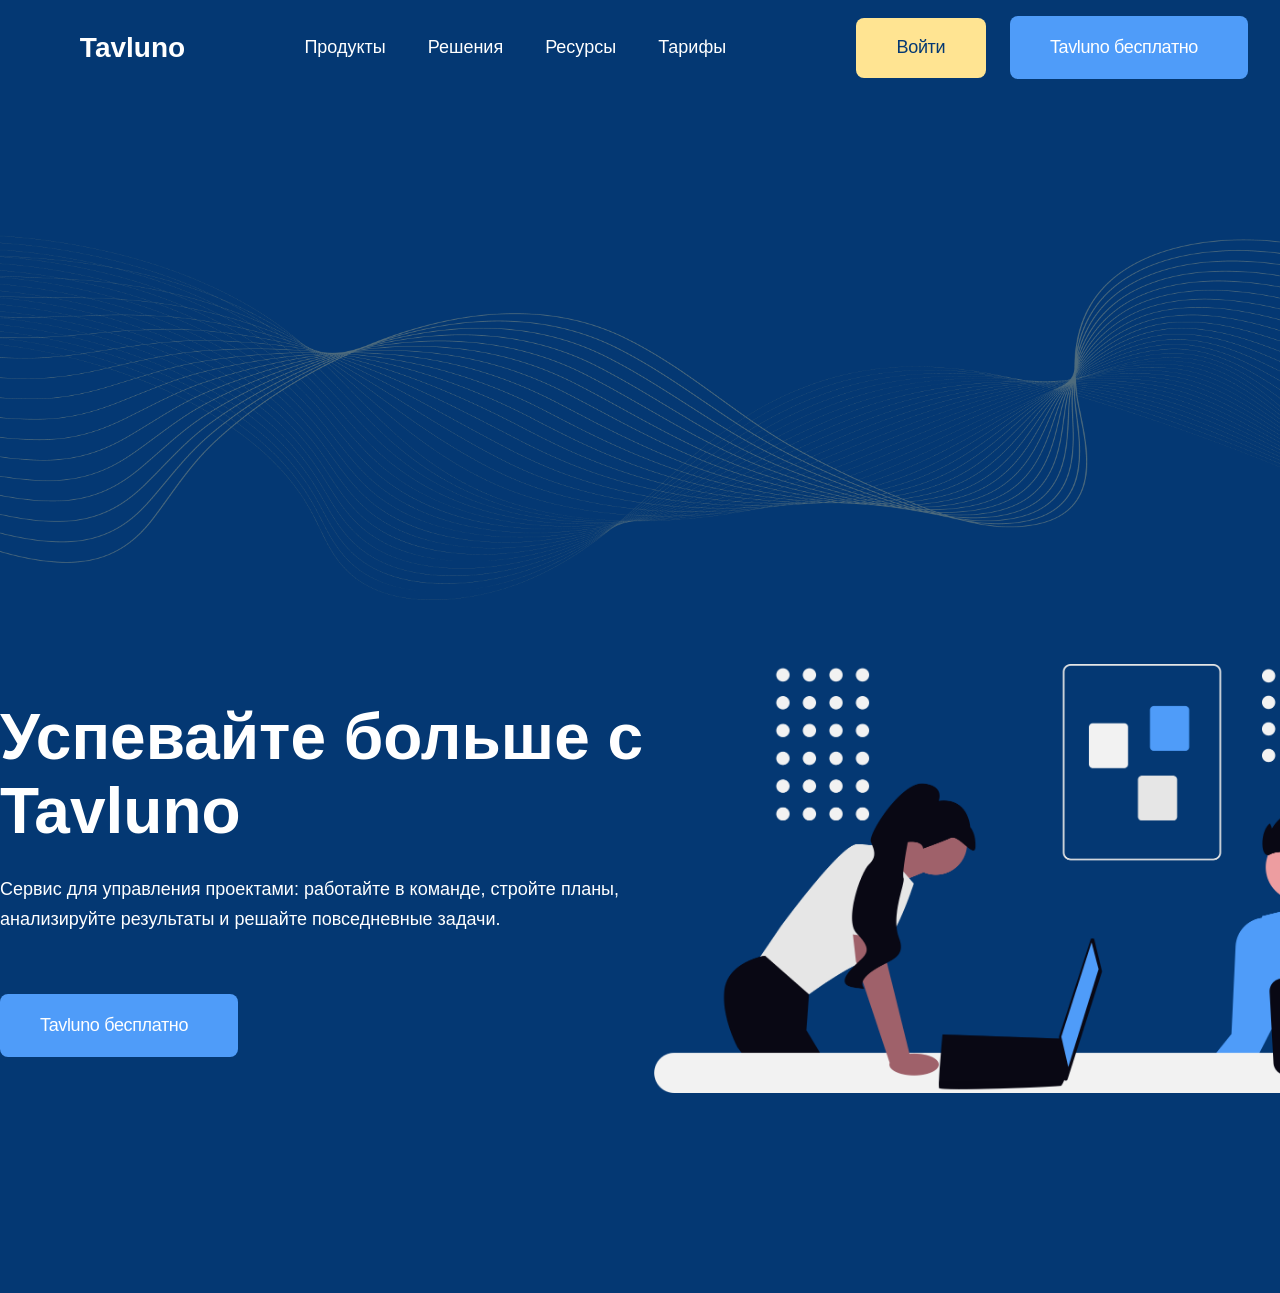
==== tkach/index.html @ 566ef332 "Merge pull request #5 from TkachSe/tkach/lesson-02 Ткач - занятие 02: hero-секция и общие стили кноп" ====
<!DOCTYPE html>
<html lang="ru">
  <head>
    <meta charset="UTF-8">
    <meta name="viewport" content="width=device-width, initial-scale=1.0">
    <link rel="stylesheet" href="style.css">
    <title>Tavluno — учебный проект</title>
  </head>
  <body>
    <header class="header">
      <div class="header__container">
        <a class="header__logo" href="index.html" aria-label="Tavluno — главная">
          <img src="images/logo-icon.svg" alt="">
          <span>Tavluno</span>
        </a>

        <div class="header__navigation">
          <nav class="header__menu" aria-label="Основная навигация">
            <ul class="header__menu-list">
              <li class="header__menu-item">
                <button class="header__menu-button" type="button">
                  Продукты<img src="images/chevron.svg" alt="">
                </button>
              </li>
              <li class="header__menu-item">
                <button class="header__menu-button" type="button">
                  Решения<img src="images/chevron.svg" alt="">
                </button>
              </li>
              <li class="header__menu-item">
                <button class="header__menu-button" type="button">
                  Ресурсы<img src="images/chevron.svg" alt="">
                </button>
              </li>
              <li class="header__menu-item">
                <button class="header__menu-button" type="button">
                  Тарифы<img src="images/chevron.svg" alt="">
                </button>
              </li>
            </ul>
          </nav>

          <div class="header__actions">
            <button class="header__login" type="button">Войти</button>
            <button class="button-primary" type="button">
              Tavluno бесплатно<img class="button-primary__arrow" src="images/arrow-right.svg" alt="">
            </button>
          </div>
        </div>
      </div>
    </header>
    <main>
      <section class="hero">
        <img class="hero__background" src="images/hero-background.png" alt="">
        <div class="hero__container">
          <div class="hero__info">
            <h1 class="hero__title">Успевайте больше с Tavluno</h1>
            <p class="hero__description">
              Сервис для управления проектами: работайте в команде, стройте планы,
              анализируйте результаты и решайте повседневные задачи.
            </p>
            <button class="button-primary" type="button">
              Tavluno бесплатно<img class="button-primary__arrow" src="images/arrow-right.svg" alt="">
            </button>
          </div>
          <div class="hero__image">
            <img src="images/hero.png" alt="Совместная работа над проектом" width="824" height="549">
          </div>
        </div>
      </section>
    </main>
    <footer></footer>
  </body>
</html>
---- tkach/style.css ----
@import url("fonts.css");
@import url("buttons.css");
@import url("header.css");
@import url("hero.css");

* {
  box-sizing: border-box;
}

body {
  margin: 0;
  font-family: Roboto, Arial, sans-serif;
}

button {
  font: inherit;
  cursor: pointer;
}
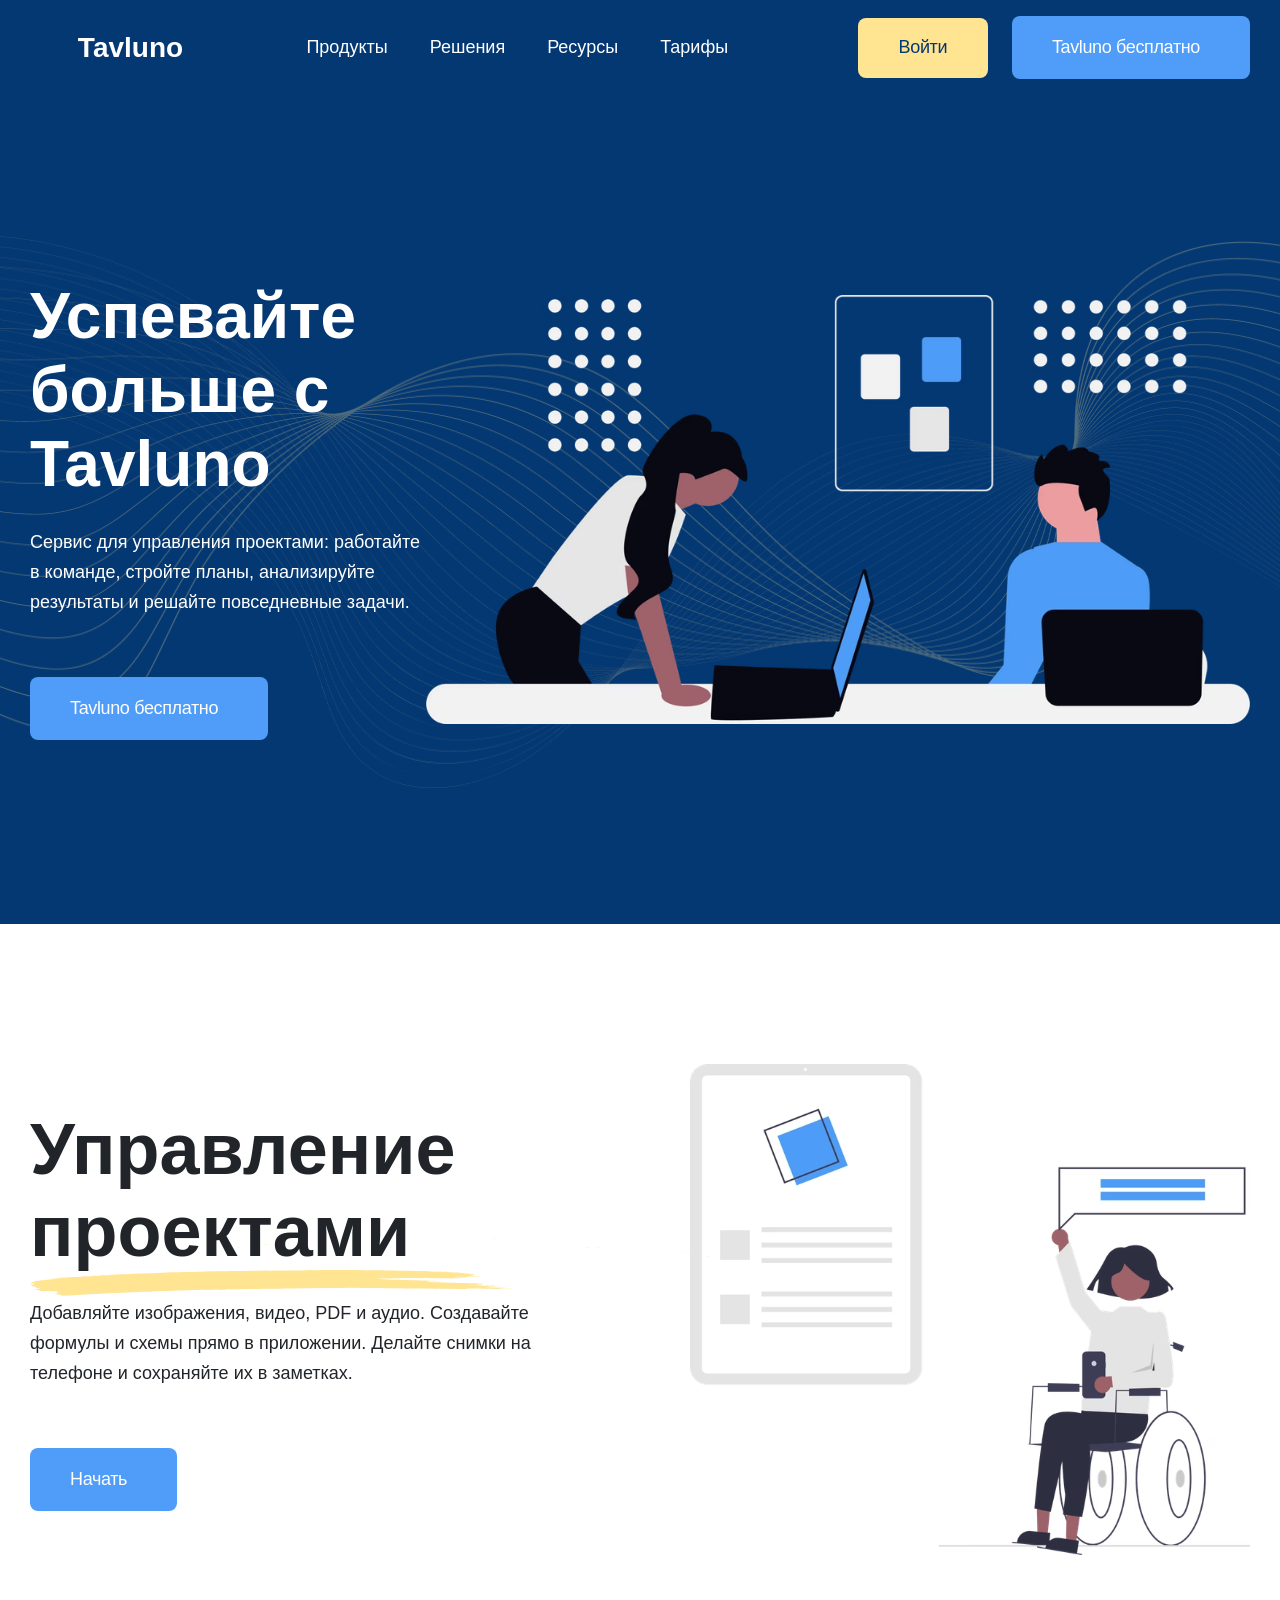
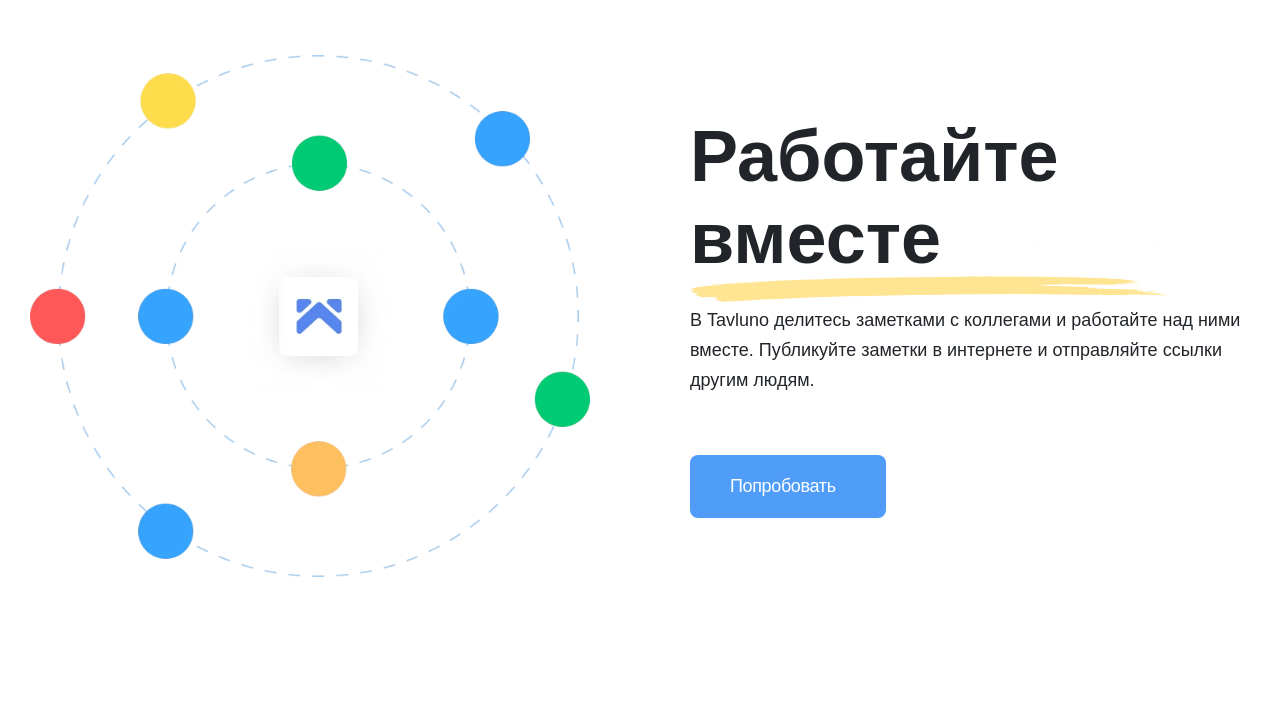
==== commit aa98ccf8: "Merge pull request #6 from TkachSe/tkach/lesson-03 Ткач - занятие 03: блоки управления проектами и с" ====
--- a/tkach/index.html
+++ b/tkach/index.html
@@ -8,7 +8,7 @@
   </head>
   <body>
     <header class="header">
-      <div class="header__container">
+      <div class="header__container container">
         <a class="header__logo" href="index.html" aria-label="Tavluno — главная">
           <img src="images/logo-icon.svg" alt="">
           <span>Tavluno</span>
@@ -50,9 +50,9 @@
       </div>
     </header>
     <main>
-      <section class="hero">
+      <section class="section hero">
         <img class="hero__background" src="images/hero-background.png" alt="">
-        <div class="hero__container">
+        <div class="hero__container container">
           <div class="hero__info">
             <h1 class="hero__title">Успевайте больше с Tavluno</h1>
             <p class="hero__description">
@@ -64,7 +64,91 @@
             </button>
           </div>
           <div class="hero__image">
-            <img src="images/hero.png" alt="Совместная работа над проектом" width="824" height="549">
+            <picture>
+              <source type="image/avif"
+                srcset="images/hero-picture/hero-320.avif 320w,
+                  images/hero-picture/hero-480.avif 480w,
+                  images/hero-picture/hero-768.avif 768w,
+                  images/hero-picture/hero-1024.avif 1024w,
+                  images/hero-picture/hero-1440.avif 1440w,
+                  images/hero-picture/hero-1800.avif 1800w"
+                sizes="824px">
+              <source type="image/webp"
+                srcset="images/hero-picture/hero-320.webp 320w,
+                  images/hero-picture/hero-480.webp 480w,
+                  images/hero-picture/hero-768.webp 768w,
+                  images/hero-picture/hero-1024.webp 1024w,
+                  images/hero-picture/hero-1440.webp 1440w,
+                  images/hero-picture/hero-1800.webp 1800w"
+                sizes="824px">
+              <img src="images/hero.png" alt="Совместная работа над проектом" width="824" height="549">
+            </picture>
+          </div>
+        </div>
+      </section>
+      <section class="section features">
+        <div class="features__container container">
+          <div class="media-block">
+            <div class="media-block__content">
+              <img class="media-block__img" src="images/media-block/vector.svg" alt="">
+              <h2 class="media-block__title">Управление проектами</h2>
+              <p class="media-block__description">
+                Добавляйте изображения, видео, PDF и аудио. Создавайте формулы и схемы
+                прямо в приложении. Делайте снимки на телефоне и сохраняйте их в заметках.
+              </p>
+              <button class="button-primary" type="button">
+                Начать<img class="button-primary__arrow" src="images/arrow-right.svg" alt="">
+              </button>
+            </div>
+            <div class="media-block__image">
+              <picture>
+                <source type="image/avif"
+                  srcset="images/features/project-picture/project-320.avif 320w,
+                    images/features/project-picture/project-480.avif 480w,
+                    images/features/project-picture/project-768.avif 768w,
+                    images/features/project-picture/project-1024.avif 1024w,
+                    images/features/project-picture/project-1440.avif 1440w,
+                    images/features/project-picture/project-1800.avif 1800w"
+                  sizes="(min-width: 1480px) 660px, calc((100vw - 160px) / 2)">
+                <source type="image/webp"
+                  srcset="images/features/project-picture/project-320.webp 320w,
+                    images/features/project-picture/project-480.webp 480w,
+                    images/features/project-picture/project-768.webp 768w,
+                    images/features/project-picture/project-1024.webp 1024w,
+                    images/features/project-picture/project-1440.webp 1440w,
+                    images/features/project-picture/project-1800.webp 1800w"
+                  sizes="(min-width: 1480px) 660px, calc((100vw - 160px) / 2)">
+                <img src="images/features/project.png" alt="Управление проектами" width="1800" height="1579">
+              </picture>
+            </div>
+          </div>
+          <div class="media-block media-block--reverse">
+            <div class="media-block__content">
+              <img class="media-block__img" src="images/media-block/vector.svg" alt="">
+              <h2 class="media-block__title">Работайте вместе</h2>
+              <p class="media-block__description">
+                В Tavluno делитесь заметками с коллегами и работайте над ними вместе.
+                Публикуйте заметки в интернете и отправляйте ссылки другим людям.
+              </p>
+              <button class="button-primary" type="button">
+                Попробовать<img class="button-primary__arrow" src="images/arrow-right.svg" alt="">
+              </button>
+            </div>
+            <div class="media-block__image">
+              <picture>
+                <source type="image/avif"
+                  srcset="images/features/work-together-picture/work-together-320.avif 320w,
+                    images/features/work-together-picture/work-together-480.avif 480w,
+                    images/features/work-together-picture/work-together-710.avif 710w"
+                  sizes="(min-width: 1480px) 660px, calc((100vw - 160px) / 2)">
+                <source type="image/webp"
+                  srcset="images/features/work-together-picture/work-together-320.webp 320w,
+                    images/features/work-together-picture/work-together-480.webp 480w,
+                    images/features/work-together-picture/work-together-710.webp 710w"
+                  sizes="(min-width: 1480px) 660px, calc((100vw - 160px) / 2)">
+                <img src="images/features/work-together.png" alt="Работайте вместе" width="710" height="661">
+              </picture>
+            </div>
           </div>
         </div>
       </section>
--- a/tkach/style.css
+++ b/tkach/style.css
@@ -1,7 +1,11 @@
 @import url("fonts.css");
 @import url("buttons.css");
+@import url("container.css");
+@import url("section.css");
+@import url("media-block.css");
 @import url("header.css");
 @import url("hero.css");
+@import url("features.css");
 
 * {
   box-sizing: border-box;
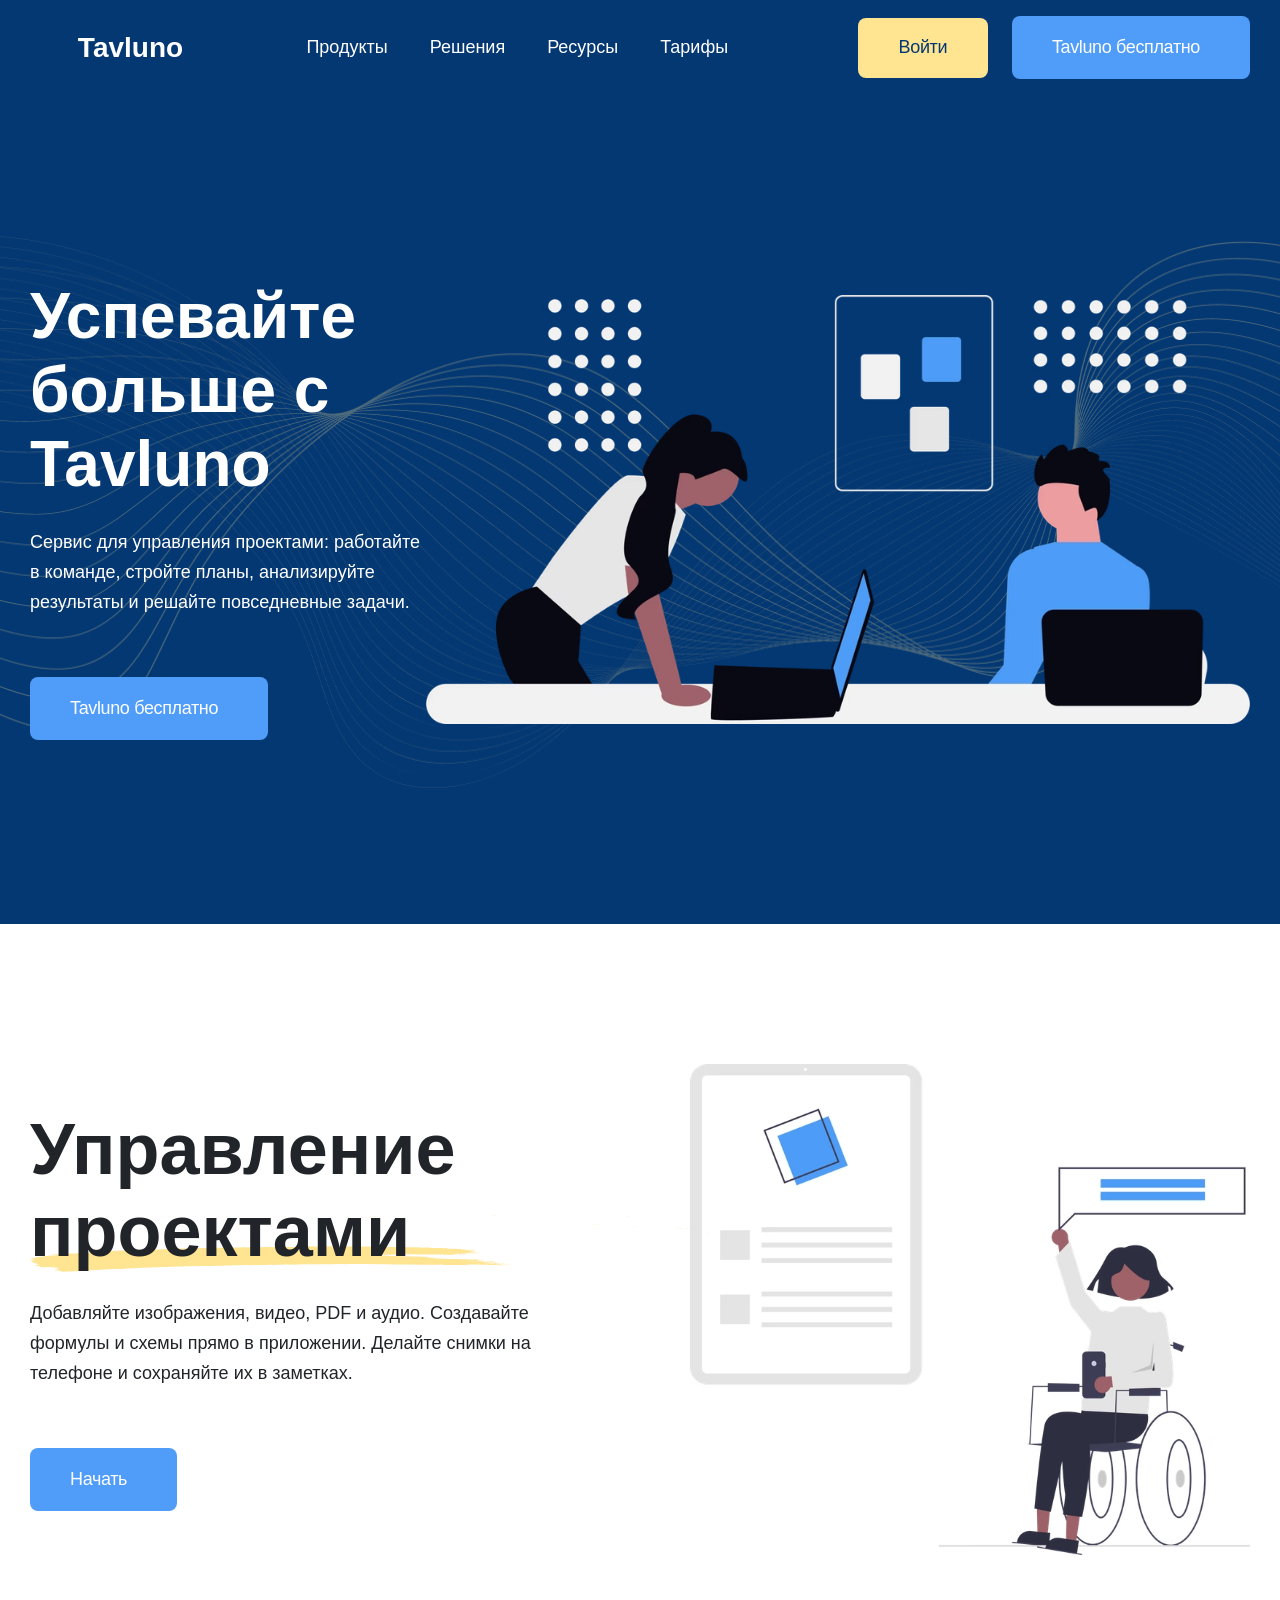
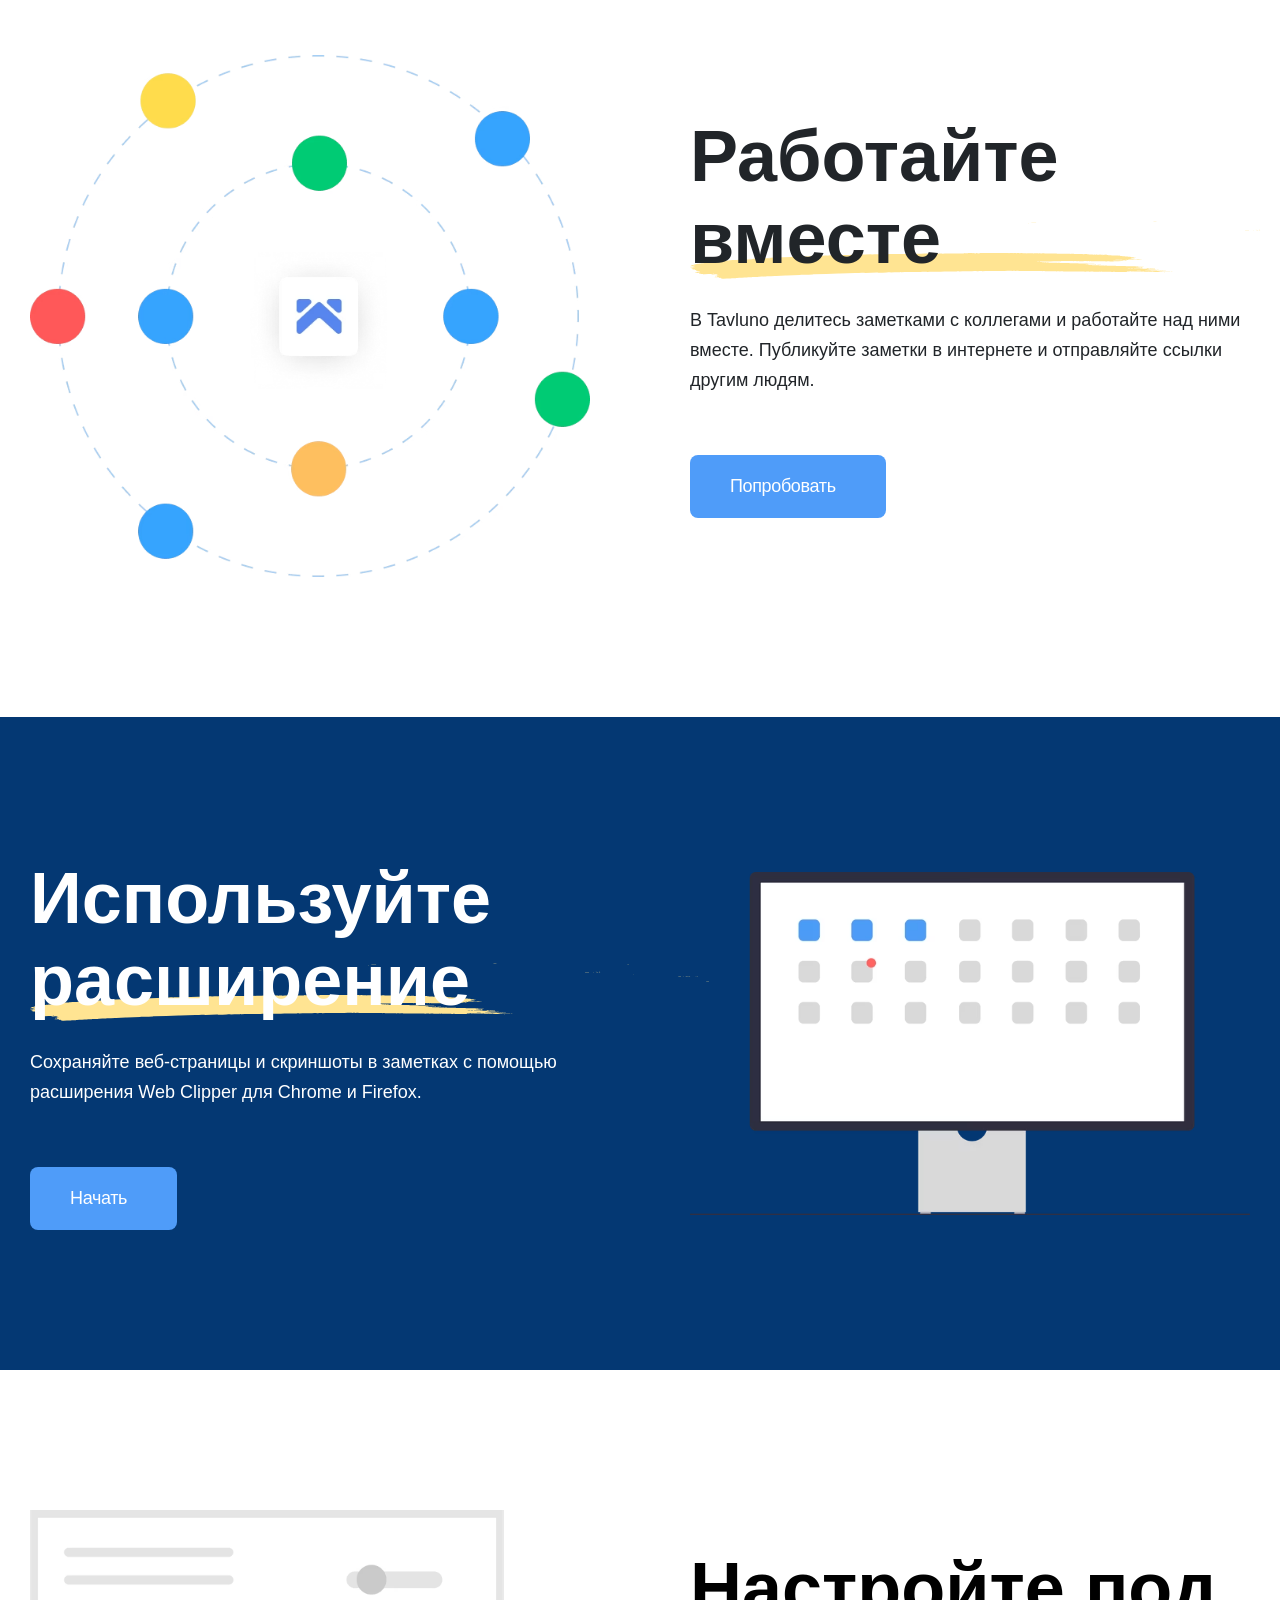
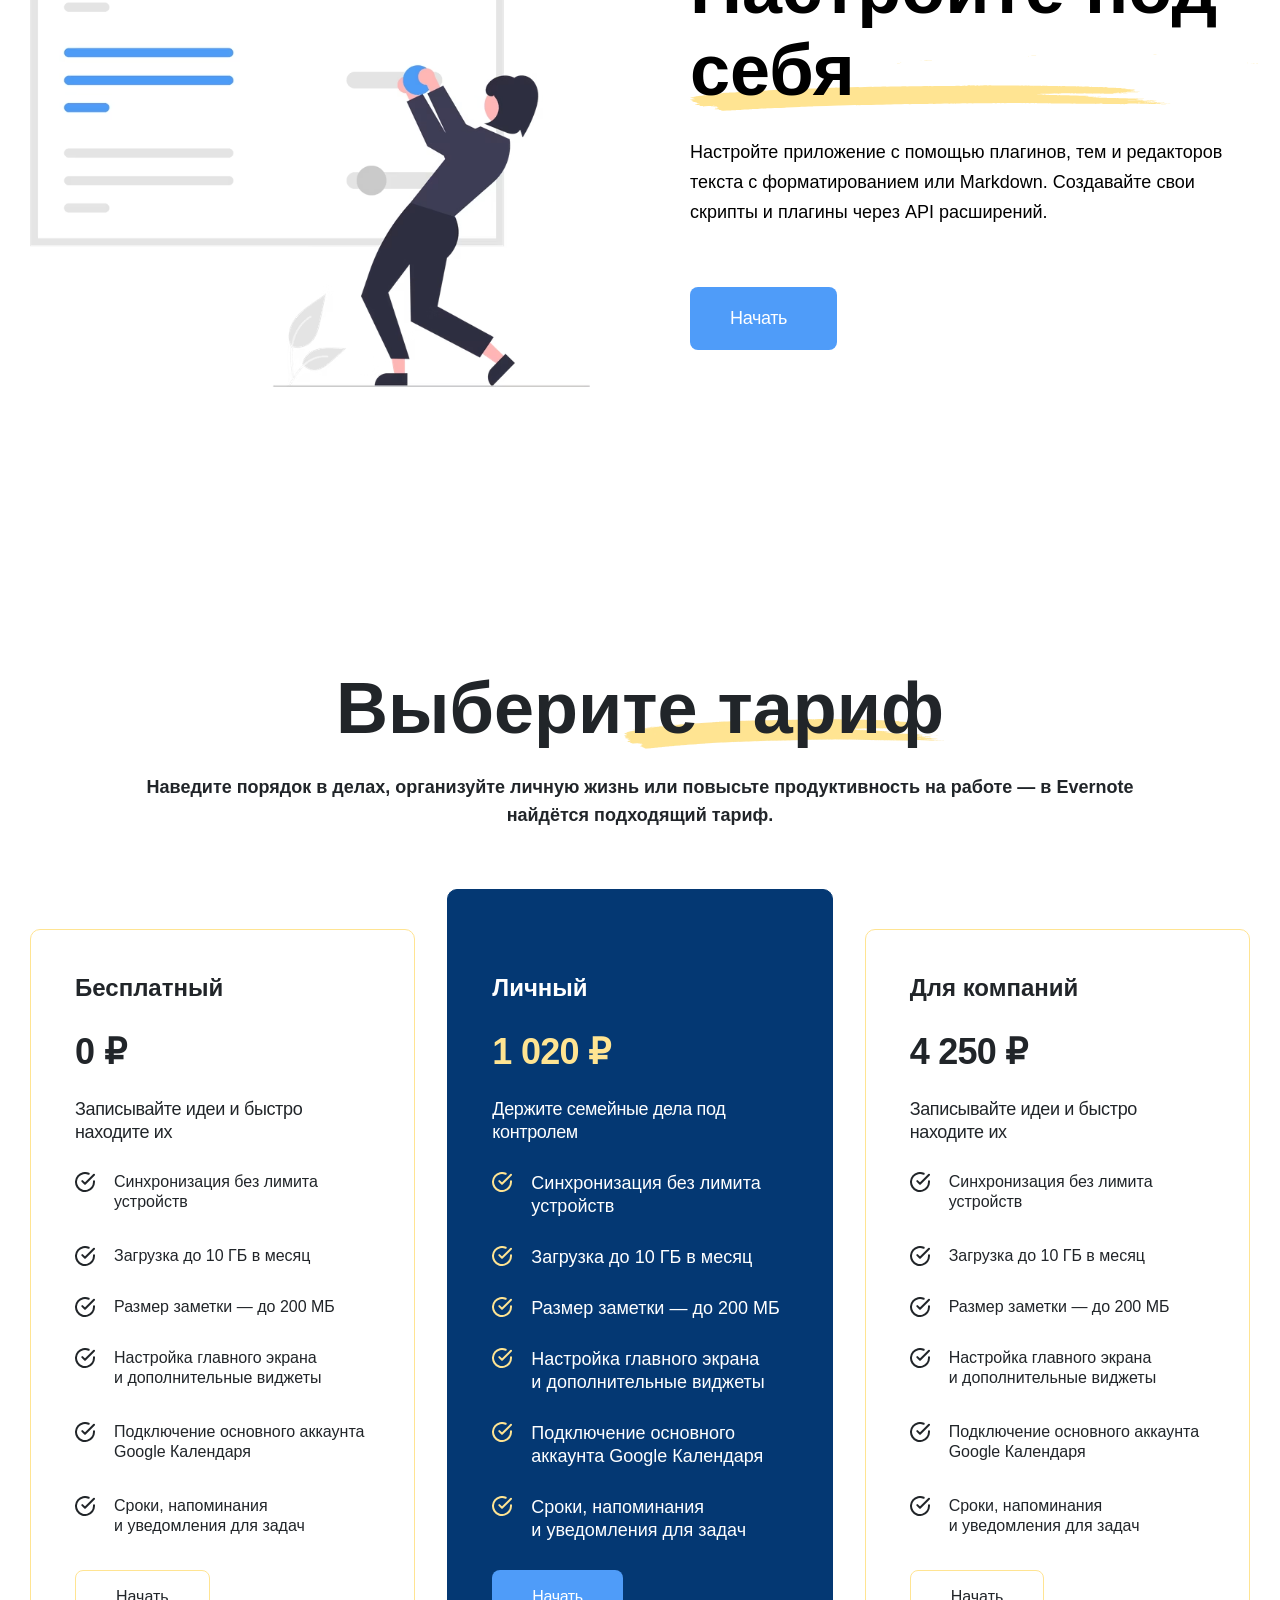
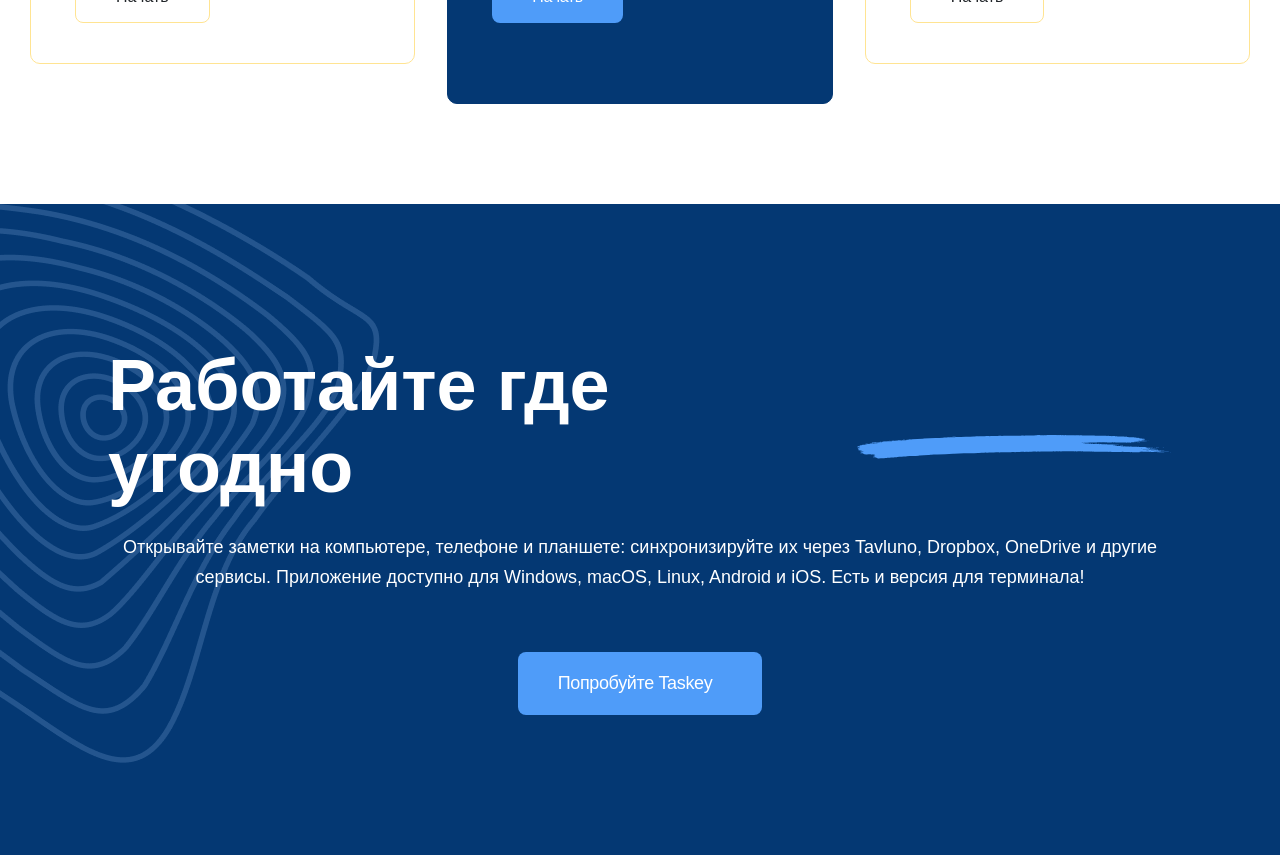
==== commit 9010de79: "Merge 91a535dd12d7be5124ff37d177cfaf6667ede47b into aa98ccf8cbf715efe144c5b0827d902af84a211b" ====
--- a/tkach/index.html
+++ b/tkach/index.html
@@ -90,8 +90,10 @@
         <div class="features__container container">
           <div class="media-block">
             <div class="media-block__content">
-              <img class="media-block__img" src="images/media-block/vector.svg" alt="">
-              <h2 class="media-block__title">Управление проектами</h2>
+              <div class="media-block__vector">
+                <img class="media-block__img" src="images/media-block/vector.svg" alt="">
+                <h2 class="media-block__title">Управление проектами</h2>
+              </div>
               <p class="media-block__description">
                 Добавляйте изображения, видео, PDF и аудио. Создавайте формулы и схемы
                 прямо в приложении. Делайте снимки на телефоне и сохраняйте их в заметках.
@@ -124,8 +126,10 @@
           </div>
           <div class="media-block media-block--reverse">
             <div class="media-block__content">
-              <img class="media-block__img" src="images/media-block/vector.svg" alt="">
-              <h2 class="media-block__title">Работайте вместе</h2>
+              <div class="media-block__vector">
+                <img class="media-block__img" src="images/media-block/vector.svg" alt="">
+                <h2 class="media-block__title">Работайте вместе</h2>
+              </div>
               <p class="media-block__description">
                 В Tavluno делитесь заметками с коллегами и работайте над ними вместе.
                 Публикуйте заметки в интернете и отправляйте ссылки другим людям.
@@ -152,6 +156,160 @@
           </div>
         </div>
       </section>
+      <section class="section extensions">
+        <div class="container">
+          <div class="media-block">
+            <div class="media-block__content">
+              <div class="media-block__vector">
+                <img class="media-block__img" src="images/media-block/vector.svg" alt="">
+                <h2 class="media-block__title">Используйте расширение</h2>
+              </div>
+              <p class="media-block__description">
+                Сохраняйте веб-страницы и&nbsp;скриншоты в&nbsp;заметках с&nbsp;помощью расширения
+                Web Clipper для&nbsp;Chrome и&nbsp;Firefox.
+              </p>
+              <button class="button-primary" type="button">
+                Начать<img class="button-primary__arrow" src="images/arrow-right.svg" alt="">
+              </button>
+            </div>
+            <div class="media-block__image">
+              <picture>
+                <source type="image/avif"
+                  srcset="images/extensions/extensions-480.avif 480w,
+                    images/extensions/extensions-768.avif 768w,
+                    images/extensions/extensions-1440.avif 1440w"
+                  sizes="(min-width: 1480px) 660px, calc((100vw - 160px) / 2)">
+                <source type="image/webp"
+                  srcset="images/extensions/extensions-480.webp 480w,
+                    images/extensions/extensions-768.webp 768w,
+                    images/extensions/extensions-1440.webp 1440w"
+                  sizes="(min-width: 1480px) 660px, calc((100vw - 160px) / 2)">
+                <img src="images/extensions/extensions.png" alt="Интерфейс расширения Web Clipper на мониторе" width="1800" height="1104">
+              </picture>
+            </div>
+          </div>
+        </div>
+      </section>
+      <section class="section customization">
+        <div class="container">
+          <div class="media-block media-block--reverse">
+            <div class="media-block__content">
+              <div class="media-block__vector">
+                <img class="media-block__img" src="images/media-block/vector.svg" alt="">
+                <h2 class="media-block__title">Настройте под себя</h2>
+              </div>
+              <p class="media-block__description">
+                Настройте приложение с&nbsp;помощью плагинов, тем и&nbsp;редакторов текста
+                с&nbsp;форматированием или Markdown. Создавайте свои скрипты и&nbsp;плагины
+                через API расширений.
+              </p>
+              <button class="button-primary" type="button">
+                Начать<img class="button-primary__arrow" src="images/arrow-right.svg" alt="">
+              </button>
+            </div>
+            <div class="media-block__image">
+              <picture>
+                <source type="image/avif"
+                  srcset="images/customization/customization-480.avif 480w,
+                    images/customization/customization-768.avif 768w,
+                    images/customization/customization-1440.avif 1440w"
+                  sizes="(min-width: 1480px) 660px, calc((100vw - 160px) / 2)">
+                <source type="image/webp"
+                  srcset="images/customization/customization-480.webp 480w,
+                    images/customization/customization-768.webp 768w,
+                    images/customization/customization-1440.webp 1440w"
+                  sizes="(min-width: 1480px) 660px, calc((100vw - 160px) / 2)">
+                <img src="images/customization/customization.png" alt="Иллюстрация настройки приложения" width="1800" height="1535">
+              </picture>
+            </div>
+          </div>
+        </div>
+      </section>
+      <section class="section pricing">
+        <div class="container">
+          <div class="pricing__header">
+            <div class="pricing__vector">
+              <img class="pricing__img" src="images/pricing/vector.webp" alt="">
+              <h2 class="pricing__title">Выберите тариф</h2>
+            </div>
+            <p class="pricing__description">
+              Наведите порядок в&nbsp;делах, организуйте личную жизнь или повысьте
+              продуктивность на&nbsp;работе &mdash; в&nbsp;Evernote найдётся подходящий тариф.
+            </p>
+          </div>
+          <div class="pricing__cards">
+            <article class="pricing__card">
+              <div class="pricing__card-head">
+                <h3 class="pricing__card-title">Бесплатный</h3>
+                <p class="pricing__price">0&nbsp;₽</p>
+                <p class="pricing__summary">Записывайте идеи и&nbsp;быстро находите их</p>
+              </div>
+              <ul class="pricing__features">
+                <li>Синхронизация без лимита устройств</li>
+                <li>Загрузка до&nbsp;10&nbsp;ГБ в&nbsp;месяц</li>
+                <li>Размер заметки &mdash; до&nbsp;200&nbsp;МБ</li>
+                <li>Настройка главного экрана и&nbsp;дополнительные виджеты</li>
+                <li>Подключение основного аккаунта Google Календаря</li>
+                <li>Сроки, напоминания и&nbsp;уведомления для&nbsp;задач</li>
+              </ul>
+              <button class="button-secondary button-sm" type="button">Начать</button>
+            </article>
+            <article class="pricing__card pricing__card--featured">
+              <div class="pricing__card-head">
+                <h3 class="pricing__card-title">Личный</h3>
+                <p class="pricing__price">1&nbsp;020&nbsp;₽</p>
+                <p class="pricing__summary">Держите семейные дела под контролем</p>
+              </div>
+              <ul class="pricing__features">
+                <li>Синхронизация без лимита устройств</li>
+                <li>Загрузка до&nbsp;10&nbsp;ГБ в&nbsp;месяц</li>
+                <li>Размер заметки &mdash; до&nbsp;200&nbsp;МБ</li>
+                <li>Настройка главного экрана и&nbsp;дополнительные виджеты</li>
+                <li>Подключение основного аккаунта Google Календаря</li>
+                <li>Сроки, напоминания и&nbsp;уведомления для&nbsp;задач</li>
+              </ul>
+              <button class="button-primary button-sm" type="button">Начать</button>
+            </article>
+            <article class="pricing__card">
+              <div class="pricing__card-head">
+                <h3 class="pricing__card-title">Для компаний</h3>
+                <p class="pricing__price">4&nbsp;250&nbsp;₽</p>
+                <p class="pricing__summary">Записывайте идеи и&nbsp;быстро находите их</p>
+              </div>
+              <ul class="pricing__features">
+                <li>Синхронизация без лимита устройств</li>
+                <li>Загрузка до&nbsp;10&nbsp;ГБ в&nbsp;месяц</li>
+                <li>Размер заметки &mdash; до&nbsp;200&nbsp;МБ</li>
+                <li>Настройка главного экрана и&nbsp;дополнительные виджеты</li>
+                <li>Подключение основного аккаунта Google Календаря</li>
+                <li>Сроки, напоминания и&nbsp;уведомления для&nbsp;задач</li>
+              </ul>
+              <button class="button-secondary button-sm" type="button">Начать</button>
+            </article>
+          </div>
+        </div>
+      </section>
+      <section class="section work-anywhere">
+        <img class="work-anywhere__background" src="images/work-anywhere/background.png" alt="" width="470" height="837">
+        <div class="container">
+          <div class="work-anywhere__container">
+            <div class="work-anywhere__heading">
+              <h2 class="work-anywhere__title">Работайте где угодно</h2>
+              <img class="work-anywhere__vector" src="images/work-anywhere/vector.svg" alt="" width="315" height="24">
+            </div>
+            <p class="work-anywhere__text">
+              Открывайте заметки на&nbsp;компьютере, телефоне и&nbsp;планшете: синхронизируйте
+              их через Tavluno, Dropbox, OneDrive и&nbsp;другие сервисы. Приложение доступно
+              для&nbsp;Windows, macOS, Linux, Android и&nbsp;iOS. Есть и&nbsp;версия для&nbsp;терминала!
+            </p>
+            <div class="work-anywhere__action">
+              <button class="button-primary" type="button">
+                Попробуйте Taskey<img class="button-primary__arrow" src="images/arrow-right.svg" alt="">
+              </button>
+            </div>
+          </div>
+        </div>
+      </section>
     </main>
     <footer></footer>
   </body>
--- a/tkach/style.css
+++ b/tkach/style.css
@@ -6,6 +6,9 @@
 @import url("header.css");
 @import url("hero.css");
 @import url("features.css");
+@import url("extensions.css");
+@import url("pricing.css");
+@import url("work-anywhere.css");
 
 * {
   box-sizing: border-box;
